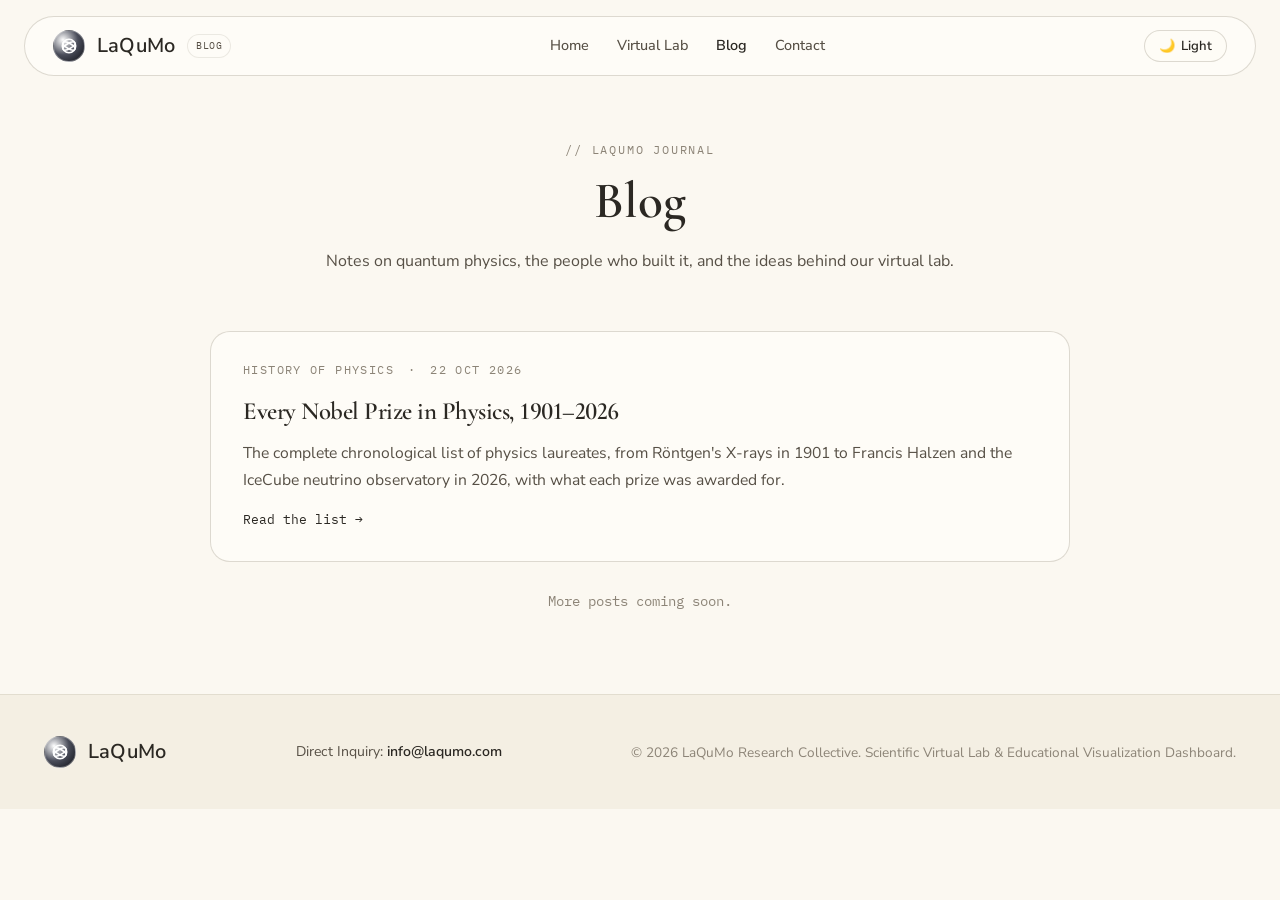
==== blog/index.html @ e9b00ab0 "Add files via upload" ====
<!DOCTYPE html>
<html lang="en">
<head>
  <meta charset="UTF-8">
  <meta name="viewport" content="width=device-width, initial-scale=1.0">
  <title>Blog | LaQuMo</title>
  <meta name="description" content="LaQuMo blog: articles on quantum physics, its history and quantum computing.">
  <script>
    (function() {
      var t = 'light';
      try { t = localStorage.getItem('laqumo_theme') || 'light'; } catch (e) {}
      document.documentElement.setAttribute('data-theme', t);
    })();
  </script>
  <link rel="stylesheet" href="../css/styles.css">
  <link rel="stylesheet" href="../css/blog.css">
  <script src="../js/theme.js" defer></script>
</head>
<body>

  <nav class="navbar" id="navbar">
    <a href="../index.html" class="brand">
      <div class="brand-icon">
        <svg viewBox="0 0 24 24" fill="none" stroke-width="2" stroke-linecap="round" stroke-linejoin="round">
          <circle cx="12" cy="12" r="9"></circle>
          <ellipse cx="12" cy="12" rx="9" ry="3.5" transform="rotate(30 12 12)"></ellipse>
          <ellipse cx="12" cy="12" rx="9" ry="3.5" transform="rotate(-30 12 12)"></ellipse>
        </svg>
      </div>
      <span class="brand-text">LaQuMo</span>
      <span class="brand-tag">BLOG</span>
    </a>

    <ul class="nav-links">
      <li><a href="../index.html">Home</a></li>
      <li><a href="../lab.html">Virtual Lab</a></li>
      <li><a href="index.html" class="active">Blog</a></li>
      <li><a href="../index.html#contact">Contact</a></li>
    </ul>

    <div class="nav-actions">
      <button class="theme-toggle-btn" id="theme-toggle" title="Toggle Light/Dark Theme">
        <span class="theme-icon sun-icon">☀️</span>
        <span class="theme-icon moon-icon">🌙</span>
        <span class="theme-text">Light</span>
      </button>
    </div>
  </nav>

  <main class="container blog-main">
    <header class="blog-header">
      <span class="section-tag">// LAQUMO JOURNAL</span>
      <h1 class="section-title">Blog</h1>
      <p class="section-desc">
        Notes on quantum physics, the people who built it, and the ideas behind our virtual lab.
      </p>
    </header>

    <div class="post-list">
      <a class="post-card" href="nobel-prize-physics.html">
        <div class="post-meta">
          <span>History of Physics</span>
          <span>·</span>
          <time datetime="2026-10-22">22 Oct 2026</time>
        </div>
        <h2>Every Nobel Prize in Physics, 1901–2026</h2>
        <p>
          The complete chronological list of physics laureates, from Röntgen's X-rays in 1901 to Francis Halzen and
          the IceCube neutrino observatory in 2026, with what each prize was awarded for.
        </p>
        <span class="read-more">Read the list →</span>
      </a>
    </div>

    <p class="post-list-note">More posts coming soon.</p>
  </main>

  <footer class="footer">
    <div class="container footer-inner">
      <div class="brand">
        <div class="brand-icon">
          <svg viewBox="0 0 24 24" fill="none" stroke-width="2" stroke-linecap="round" stroke-linejoin="round">
            <circle cx="12" cy="12" r="9"></circle>
            <ellipse cx="12" cy="12" rx="9" ry="3.5" transform="rotate(30 12 12)"></ellipse>
            <ellipse cx="12" cy="12" rx="9" ry="3.5" transform="rotate(-30 12 12)"></ellipse>
          </svg>
        </div>
        <span class="brand-text">LaQuMo</span>
      </div>
      <div style="font-size:0.88rem; color:var(--text-secondary);">
        Direct Inquiry: <a href="mailto:info@laqumo.com" style="color:var(--accent-white); text-decoration:none; font-weight:600;">info@laqumo.com</a>
      </div>
      <div class="footer-copy">
        &copy; 2026 LaQuMo Research Collective. Scientific Virtual Lab &amp; Educational Visualization Dashboard.
      </div>
    </div>
  </footer>
</body>
</html>
---- css/styles.css ----
/* 
  LaQuMo (Large Quantum Model) v3.0 - Scientific Monochromatic Grayscale Dark Theme 
  Palette: Pitch Black (#040406), Obsidian (#090a0f), Pure White (#ffffff), Platinum Silver (#d1d5e6), Charcoal, Glassmorphism
*/

@import url('https://fonts.googleapis.com/css2?family=Cormorant+Garamond:wght@400;500;600;700&family=Nunito+Sans:opsz,wght@6..12,300;6..12,400;6..12,500;6..12,600;6..12,700&family=IBM+Plex+Mono:wght@400;500;600&display=swap');

:root {
  /* SOFT IVORY LIGHT MODE (warm, low-glare) */
  --bg-pitch: #FBF8F1;            /* Ivory page background */
  --bg-obsidian: #F4EFE3;         /* Deeper ivory accent surface */
  --bg-card: rgba(254, 252, 247, 0.94); /* Ivory card surface */
  --bg-card-hover: #FFFDF8;
  --bg-glass-input: #FFFDF8;      /* Ivory input background */

  --border-subtle: rgba(74, 60, 36, 0.10);
  --border-medium: rgba(74, 60, 36, 0.18);
  --border-focus: rgba(74, 60, 36, 0.45);

  --text-primary: #2B2823;        /* Warm charcoal instead of pure black */
  --text-secondary: #575046;      /* Soft umber grey */
  --text-muted: #8C8477;

  --accent-white: #2B2823;        /* Warm charcoal accents */
  --accent-silver: #6B6356;
  --accent-glow: rgba(74, 60, 36, 0.06);
  --accent-glow-intense: rgba(74, 60, 36, 0.14);

  --font-sans: 'Nunito Sans', -apple-system, BlinkMacSystemFont, 'Segoe UI', sans-serif;
  --font-display: 'Cormorant Garamond', Georgia, 'Times New Roman', serif;
  --font-mono: 'IBM Plex Mono', Consolas, monospace;

  --backdrop-blur: blur(18px);
  --radius-sm: 8px;
  --radius-md: 14px;
  --radius-lg: 20px;
  --radius-full: 9999px;
  --transition-fast: 0.2s cubic-bezier(0.16, 1, 0.3, 1);
  --transition-normal: 0.35s cubic-bezier(0.16, 1, 0.3, 1);
}

[data-theme="dark"] {
  /* DARK OBSIDIAN MODE (The Exact Inverse / Negative) */
  --bg-pitch: #040406;            /* Pitch Black Background */
  --bg-obsidian: #090a0f;         /* Deep Space Obsidian Accent Surface */
  --bg-card: rgba(10, 12, 18, 0.85); /* Dark Glass Card Surface */
  --bg-card-hover: rgba(20, 24, 36, 0.9);
  --bg-glass-input: rgba(15, 17, 24, 0.85);
  
  --border-subtle: rgba(255, 255, 255, 0.08);
  --border-medium: rgba(255, 255, 255, 0.18);
  --border-focus: rgba(255, 255, 255, 0.4);

  --text-primary: #EEECE6;         /* Soft off-white text (less glare) */
  --text-secondary: #9aa0b4;       /* Silver Gray */
  --text-muted: #5e6478;

  --accent-white: #EEECE6;         /* Soft off-white accents */
  --accent-silver: #d1d5e6;        /* Platinum Silver Highlight */
  --accent-glow: rgba(255, 255, 255, 0.12);
  --accent-glow-intense: rgba(255, 255, 255, 0.28);
}

/* MathJax LaTeX Notation Color Inheritance */
mjx-container, .mjx-chtml, .mjx-math, .math-block, .arch-math, #dynamic-state-latex {
  color: var(--text-primary) !important;
  fill: var(--text-primary) !important;
}

mjx-container svg {
  fill: var(--text-primary) !important;
  color: var(--text-primary) !important;
}

* {
  box-sizing: border-box;
  margin: 0;
  padding: 0;
}

html {
  scroll-behavior: smooth;
  color-scheme: light;
}

[data-theme="dark"] {
  color-scheme: dark;
}

body {
  background-color: var(--bg-pitch);
  color: var(--text-primary);
  font-family: var(--font-sans);
  line-height: 1.7;
  overflow-x: hidden;
  -webkit-font-smoothing: antialiased;
  -moz-osx-font-smoothing: grayscale;
  text-rendering: optimizeLegibility;
  position: relative;
  min-height: 100vh;
}

/* Background Canvas */
#quantum-canvas {
  position: fixed;
  top: 0;
  left: 0;
  width: 100vw;
  height: 100vh;
  z-index: -1;
  pointer-events: none;
}

/* Vignette overlay */
.vignette-overlay {
  position: fixed;
  top: 0;
  left: 0;
  width: 100%;
  height: 100%;
  background: radial-gradient(circle at 50% 50%, rgba(251, 248, 241, 0.1) 0%, rgba(244, 239, 227, 0.55) 100%);
  pointer-events: none;
  z-index: -1;
  transition: background var(--transition-normal);
}

[data-theme="dark"] .vignette-overlay {
  background: radial-gradient(circle at 50% 50%, rgba(4, 4, 6, 0.2) 0%, rgba(4, 4, 6, 0.88) 100%);
}

/* Container */
.container {
  max-width: 1240px;
  margin: 0 auto;
  padding: 0 24px;
}

/* Navigation */
.navbar {
  position: fixed;
  top: 16px;
  left: 50%;
  transform: translateX(-50%);
  width: calc(100% - 48px);
  max-width: 1240px;
  z-index: 100;
  background: var(--bg-card);
  backdrop-filter: var(--backdrop-blur);
  -webkit-backdrop-filter: var(--backdrop-blur);
  border: 1px solid var(--border-medium);
  border-radius: var(--radius-full);
  padding: 12px 28px;
  display: flex;
  justify-content: space-between;
  align-items: center;
  transition: border-color var(--transition-fast), box-shadow var(--transition-fast), background var(--transition-fast);
}

.navbar:hover {
  border-color: var(--border-medium);
  box-shadow: 0 0 20px rgba(255, 255, 255, 0.08);
}

.brand {
  display: flex;
  align-items: center;
  gap: 12px;
  text-decoration: none;
  color: var(--text-primary);
}

.brand-icon {
  width: 32px;
  height: 32px;
  border-radius: 50%;
  background: radial-gradient(circle at 30% 30%, #ffffff 0%, #4a4d5a 50%, #0d0e14 100%);
  border: 1px solid rgba(255, 255, 255, 0.3);
  box-shadow: 0 0 15px rgba(255, 255, 255, 0.15);
  display: flex;
  align-items: center;
  justify-content: center;
}

.brand-icon svg {
  width: 18px;
  height: 18px;
  stroke: #ffffff;
}

.brand-text {
  font-family: var(--font-display);
  font-weight: 700;
  font-size: 1.25rem;
  letter-spacing: -0.02em;
  color: var(--accent-white);
}

.brand-tag {
  font-family: var(--font-mono);
  font-size: 0.65rem;
  padding: 2px 8px;
  border-radius: 12px;
  background: rgba(255, 255, 255, 0.08);
  border: 1px solid var(--border-subtle);
  color: var(--text-secondary);
  text-transform: uppercase;
  letter-spacing: 0.05em;
}

.nav-links {
  display: flex;
  gap: 28px;
  list-style: none;
}

.nav-links a {
  color: var(--text-secondary);
  text-decoration: none;
  font-size: 0.9rem;
  font-weight: 500;
  transition: color var(--transition-fast);
}

.nav-links a:hover {
  color: var(--accent-white);
}

.nav-actions {
  display: flex;
  gap: 12px;
  align-items: center;
}

.btn {
  display: inline-flex;
  align-items: center;
  justify-content: center;
  gap: 8px;
  padding: 10px 20px;
  font-size: 0.88rem;
  font-weight: 600;
  border-radius: var(--radius-full);
  text-decoration: none;
  cursor: pointer;
  transition: all var(--transition-fast);
  border: 1px solid transparent;
  font-family: var(--font-sans);
}

.btn-primary {
  background: #ffffff;
  color: #040406;
  border-color: #ffffff;
  box-shadow: 0 0 20px rgba(255, 255, 255, 0.2);
  font-weight: 700;
}

.btn-primary:hover {
  background: #e2e4ed;
  box-shadow: 0 0 30px rgba(255, 255, 255, 0.35);
  transform: translateY(-1px);
}

.btn-outline {
  background: rgba(255, 255, 255, 0.04);
  color: var(--text-primary);
  border-color: var(--border-medium);
  backdrop-filter: var(--backdrop-blur);
}

.btn-outline:hover {
  background: rgba(255, 255, 255, 0.1);
  border-color: rgba(255, 255, 255, 0.4);
  color: var(--accent-white);
}

.btn-sm {
  padding: 6px 14px;
  font-size: 0.8rem;
}

/* Hero Section */
.hero {
  padding: 180px 0 100px;
  text-align: center;
  position: relative;
}

/* Theme Switcher Toggle Button */
.theme-toggle-btn {
  display: inline-flex;
  align-items: center;
  gap: 6px;
  background: var(--bg-card);
  border: 1px solid var(--border-medium);
  color: var(--text-primary);
  font-family: var(--font-display);
  font-size: 0.82rem;
  font-weight: 600;
  padding: 6px 14px;
  border-radius: var(--radius-full);
  cursor: pointer;
  backdrop-filter: var(--backdrop-blur);
  transition: all var(--transition-fast);
}

.theme-toggle-btn:hover {
  background: var(--bg-card-hover);
  border-color: var(--border-focus);
  transform: translateY(-1px);
  box-shadow: 0 4px 14px var(--accent-glow);
}

[data-theme="dark"] .sun-icon { display: inline-block; }
[data-theme="dark"] .moon-icon { display: none; }

html:not([data-theme="dark"]) .sun-icon { display: none; }
html:not([data-theme="dark"]) .moon-icon { display: inline-block; }

.hero-badge {
  display: inline-flex;
  align-items: center;
  gap: 10px;
  padding: 6px 18px;
  border-radius: var(--radius-full);
  background: rgba(255, 255, 255, 0.04);
  border: 1px solid var(--border-medium);
  backdrop-filter: var(--backdrop-blur);
  font-size: 0.82rem;
  color: var(--text-secondary);
  margin-bottom: 28px;
  letter-spacing: 0.03em;
}

.badge-dot {
  width: 7px;
  height: 7px;
  border-radius: 50%;
  background: #ffffff;
  box-shadow: 0 0 8px #ffffff;
  animation: pulse-glow 2s infinite ease-in-out;
}

@keyframes pulse-glow {
  0%, 100% { opacity: 0.4; transform: scale(0.9); }
  50% { opacity: 1; transform: scale(1.3); }
}

.btn-blink-icon {
  display: inline-flex;
  align-items: center;
  justify-content: center;
  font-size: 1.15rem;
  font-weight: 700;
  color: #ffffff;
  margin-right: 6px;
  line-height: 1;
  text-shadow: 0 0 8px #ffffff;
  animation: pulse-glow 2s infinite ease-in-out;
}

@keyframes border-glow-pulse {
  0%, 100% {
    border-color: rgba(255, 255, 255, 0.25);
    box-shadow: 0 0 8px rgba(255, 255, 255, 0.1);
  }
  50% {
    border-color: rgba(255, 255, 255, 0.95);
    box-shadow: 0 0 24px rgba(255, 255, 255, 0.5), inset 0 0 12px rgba(255, 255, 255, 0.15);
  }
}

.btn-glowing-edges {
  animation: border-glow-pulse 2.5s infinite ease-in-out;
  padding: 12px 28px;
  font-size: 0.95rem;
  font-weight: 600;
}

.hero-title {
  font-family: var(--font-display);
  font-size: clamp(2.8rem, 5.5vw, 4.8rem);
  font-weight: 700;
  line-height: 1.1;
  letter-spacing: -0.03em;
  margin-bottom: 24px;
  color: var(--text-primary);
  background: none;
  -webkit-background-clip: unset;
  -webkit-text-fill-color: var(--text-primary);
}

.hero-subtitle {
  font-size: clamp(1.05rem, 1.8vw, 1.25rem);
  color: var(--text-secondary);
  max-width: 740px;
  margin: 0 auto 40px;
  font-weight: 400;
}

.math-block {
  background: var(--bg-card);
  border: 1px solid var(--border-medium);
  border-radius: var(--radius-md);
  padding: 16px 24px;
  display: inline-block;
  backdrop-filter: var(--backdrop-blur);
  box-shadow: 0 8px 30px var(--accent-glow);
  font-size: 1.05rem;
  color: var(--text-primary);
}

.hero-cta {
  display: flex;
  justify-content: center;
  gap: 16px;
  margin-bottom: 60px;
  flex-wrap: wrap;
}

/* Quick Metrics Row */
.hero-stats {
  display: grid;
  grid-template-columns: repeat(auto-fit, minmax(220px, 1fr));
  gap: 20px;
  margin-top: 40px;
}

.stat-card {
  background: var(--bg-card);
  border: 1px solid var(--border-subtle);
  backdrop-filter: var(--backdrop-blur);
  border-radius: var(--radius-md);
  padding: 24px;
  text-align: left;
  transition: all var(--transition-fast);
}

.stat-card:hover {
  border-color: var(--border-medium);
  background: var(--bg-card-hover);
  transform: translateY(-2px);
}

.stat-val {
  font-family: var(--font-display);
  font-size: 2.2rem;
  font-weight: 700;
  color: var(--accent-white);
  letter-spacing: -0.02em;
}

.stat-lbl {
  font-size: 0.85rem;
  color: var(--text-secondary);
  margin-top: 4px;
}

/* Section Common */
.section {
  padding: 100px 0;
  border-top: 1px solid var(--border-subtle);
}

.section-header {
  text-align: center;
  max-width: 680px;
  margin: 0 auto 60px;
}

.section-tag {
  font-family: var(--font-mono);
  font-size: 0.75rem;
  color: var(--text-muted);
  text-transform: uppercase;
  letter-spacing: 0.15em;
  margin-bottom: 12px;
  display: block;
}

.section-title {
  font-family: var(--font-display);
  font-size: clamp(2rem, 3.5vw, 2.8rem);
  font-weight: 700;
  letter-spacing: -0.02em;
  color: var(--text-primary);
  margin-bottom: 16px;
}

.section-desc {
  font-size: 1rem;
  color: var(--text-secondary);
}

/* Simulator Container */
.simulator-wrapper {
  background: var(--bg-card);
  border: 1px solid var(--border-medium);
  border-radius: var(--radius-lg);
  backdrop-filter: var(--backdrop-blur);
  padding: 36px;
  box-shadow: 0 10px 40px var(--accent-glow);
}

.sim-grid {
  display: grid;
  grid-template-columns: 340px 1fr;
  gap: 36px;
}

@media (max-width: 900px) {
  .sim-grid {
    grid-template-columns: 1fr;
  }
}

.sim-controls {
  display: flex;
  flex-direction: column;
  gap: 24px;
}

/* Virtual Lab Tab Section Visibility Rules */
.lab-content-section {
  display: none;
}
.lab-content-section.active {
  display: block;
}

.control-group {
  display: flex;
  flex-direction: column;
  gap: 8px;
}

.control-group label {
  font-size: 0.88rem;
  font-weight: 600;
  color: var(--text-primary);
  display: flex;
  justify-content: space-between;
}

.control-group label span {
  font-family: var(--font-mono);
  color: var(--text-primary);
  font-weight: 700;
}

.slider-input {
  -webkit-appearance: none;
  appearance: none;
  width: 100%;
  height: 6px;
  border-radius: 3px;
  background: var(--border-medium);
  outline: none;
}

.slider-input::-webkit-slider-thumb {
  -webkit-appearance: none;
  appearance: none;
  width: 18px;
  height: 18px;
  border-radius: 50%;
  background: var(--text-primary);
  cursor: pointer;
  box-shadow: 0 0 10px var(--accent-glow-intense);
  transition: transform var(--transition-fast);
}

.slider-input::-webkit-slider-thumb:hover {
  transform: scale(1.2);
}

.sim-view {
  background: var(--bg-obsidian);
  border: 1px solid var(--border-medium);
  border-radius: var(--radius-md);
  padding: 24px;
  display: flex;
  flex-direction: column;
  gap: 20px;
  position: relative;
}

.sim-canvas-container {
  height: 280px;
  position: relative;
  width: 100%;
}

#bloch-canvas {
  width: 100%;
  height: 100%;
  border-radius: var(--radius-sm);
}

/* State Output Grid */
.state-amplitudes {
  display: grid;
  grid-template-columns: repeat(4, 1fr);
  gap: 12px;
}

.amplitude-box {
  background: var(--bg-card);
  border: 1px solid var(--border-medium);
  border-radius: var(--radius-sm);
  padding: 12px;
  text-align: center;
}

.amp-state {
  font-family: var(--font-mono);
  font-size: 0.75rem;
  color: var(--text-secondary);
  font-weight: 600;
}

.amp-val {
  font-family: var(--font-mono);
  font-size: 1.1rem;
  font-weight: 700;
  color: var(--text-primary);
  margin-top: 4px;
}

.amp-bar-bg {
  height: 4px;
  background: var(--border-medium);
  border-radius: 2px;
  margin-top: 8px;
  overflow: hidden;
}

.amp-bar-fill {
  height: 100%;
  background: #ffffff;
  border-radius: 2px;
  transition: width 0.3s ease;
}

/* Live Prompt Simulator Section */
.prompt-simulator-container {
  background: rgba(10, 12, 18, 0.85);
  border: 1px solid var(--border-medium);
  border-radius: var(--radius-lg);
  backdrop-filter: var(--backdrop-blur);
  padding: 32px;
  box-shadow: 0 20px 60px rgba(0, 0, 0, 0.8);
}

.prompt-presets {
  display: flex;
  align-items: center;
  gap: 12px;
  margin-bottom: 24px;
  flex-wrap: wrap;
}

.preset-label {
  font-family: var(--font-mono);
  font-size: 0.8rem;
  color: var(--text-muted);
}

.btn-preset {
  background: rgba(255, 255, 255, 0.04);
  border: 1px solid var(--border-subtle);
  border-radius: var(--radius-full);
  color: var(--text-secondary);
  font-size: 0.82rem;
  padding: 6px 14px;
  cursor: pointer;
  transition: all var(--transition-fast);
}

.btn-preset:hover {
  background: rgba(255, 255, 255, 0.1);
  border-color: var(--border-medium);
  color: var(--accent-white);
}

/* Terminal Component */
.terminal-window {
  background: #050609;
  border: 1px solid var(--border-medium);
  border-radius: var(--radius-md);
  overflow: hidden;
  box-shadow: 0 15px 40px rgba(0, 0, 0, 0.9);
}

.terminal-header {
  background: rgba(14, 17, 26, 0.9);
  padding: 12px 20px;
  display: flex;
  justify-content: space-between;
  align-items: center;
  border-bottom: 1px solid var(--border-subtle);
}

.terminal-dots {
  display: flex;
  gap: 6px;
}

.terminal-dots .dot {
  width: 10px;
  height: 10px;
  border-radius: 50%;
  background: rgba(255, 255, 255, 0.2);
}

.terminal-title {
  font-family: var(--font-mono);
  font-size: 0.78rem;
  color: var(--text-muted);
}

.terminal-status {
  display: flex;
  align-items: center;
  gap: 8px;
  font-family: var(--font-mono);
  font-size: 0.75rem;
  color: var(--accent-white);
}

.status-indicator {
  width: 8px;
  height: 8px;
  border-radius: 50%;
  background: #ffffff;
  box-shadow: 0 0 8px #ffffff;
}

.status-indicator.busy {
  background: #d1d5e6;
  box-shadow: 0 0 8px #d1d5e6;
  animation: pulse-glow 0.8s infinite alternate;
}

.terminal-body {
  padding: 20px;
  min-height: 220px;
  max-height: 380px;
  overflow-y: auto;
  font-family: var(--font-mono);
  font-size: 0.85rem;
  display: flex;
  flex-direction: column;
  gap: 10px;
  background: #040508;
}

.terminal-line {
  line-height: 1.6;
}

.terminal-line.log-info { color: var(--text-muted); }
.terminal-line.log-prompt { color: #ffffff; font-weight: bold; }
.terminal-line.log-quantum { color: var(--accent-silver); }
.terminal-line.log-success { color: #ffffff; font-weight: 600; }

.terminal-input-bar {
  display: flex;
  align-items: center;
  background: rgba(12, 15, 24, 0.95);
  padding: 12px 16px;
  gap: 12px;
  border-top: 1px solid var(--border-subtle);
}

.input-prompt {
  font-family: var(--font-mono);
  color: #ffffff;
  font-weight: bold;
}

#prompt-input {
  flex: 1;
  background: transparent;
  border: none;
  outline: none;
  color: var(--text-primary);
  font-family: var(--font-mono);
  font-size: 0.88rem;
}

/* Architecture Section */
.arch-flow {
  display: flex;
  flex-direction: column;
  gap: 16px;
  margin-top: 40px;
}

.arch-layer {
  background: var(--bg-card);
  border: 1px solid var(--border-subtle);
  border-radius: var(--radius-md);
  padding: 24px 32px;
  display: flex;
  align-items: center;
  justify-content: space-between;
  backdrop-filter: var(--backdrop-blur);
  transition: border-color var(--transition-fast), transform var(--transition-fast);
}

.arch-layer:hover {
  border-color: var(--border-medium);
  transform: translateX(4px);
}

.arch-left {
  display: flex;
  align-items: center;
  gap: 20px;
}

.arch-num {
  font-family: var(--font-mono);
  font-size: 1rem;
  font-weight: 700;
  color: var(--text-muted);
  width: 36px;
  height: 36px;
  border-radius: 50%;
  border: 1px solid var(--border-subtle);
  background: rgba(255, 255, 255, 0.04);
  display: flex;
  align-items: center;
  justify-content: center;
}

.arch-info h4 {
  font-family: var(--font-display);
  font-size: 1.1rem;
  font-weight: 600;
}

.arch-info p {
  font-size: 0.85rem;
  color: var(--text-secondary);
}

.arch-math {
  font-family: var(--font-mono);
  font-size: 0.88rem;
  color: var(--text-primary) !important;
  background: var(--bg-card) !important;
  padding: 10px 20px !important;
  border-radius: var(--radius-md) !important;
  border: 1px solid var(--border-medium) !important;
  box-shadow: 0 4px 14px var(--accent-glow) !important;
  backdrop-filter: var(--backdrop-blur);
}

/* Benchmark Comparison Table */
.bench-table-container {
  overflow-x: auto;
  background: var(--bg-card);
  border: 1px solid var(--border-subtle);
  border-radius: var(--radius-lg);
  backdrop-filter: var(--backdrop-blur);
}

.bench-table {
  width: 100%;
  border-collapse: collapse;
  text-align: left;
  font-size: 0.92rem;
}

.bench-table th, .bench-table td {
  padding: 18px 24px;
  border-bottom: 1px solid var(--border-subtle);
}

.bench-table th {
  font-family: var(--font-mono);
  font-size: 0.8rem;
  color: var(--text-muted);
  text-transform: uppercase;
  letter-spacing: 0.08em;
  background: rgba(0, 0, 0, 0.3);
}

.bench-table tr:last-child td {
  border-bottom: none;
}

.bench-table tr:hover td {
  background: rgba(255, 255, 255, 0.02);
}

.tag-highlight {
  display: inline-block;
  padding: 4px 10px;
  border-radius: var(--radius-sm);
  background: rgba(255, 255, 255, 0.08);
  border: 1px solid var(--border-medium);
  color: var(--accent-white);
  font-family: var(--font-mono);
  font-size: 0.82rem;
  font-weight: 600;
}

/* Code Playground */
.code-window {
  background: #050609;
  border: 1px solid var(--border-medium);
  border-radius: var(--radius-lg);
  overflow: hidden;
  box-shadow: 0 20px 50px rgba(0, 0, 0, 0.8);
}

.code-header {
  background: rgba(15, 18, 28, 0.9);
  padding: 14px 20px;
  display: flex;
  justify-content: space-between;
  align-items: center;
  border-bottom: 1px solid var(--border-subtle);
}

.code-dots {
  display: flex;
  gap: 8px;
}

.code-dot {
  width: 10px;
  height: 10px;
  border-radius: 50%;
  background: rgba(255, 255, 255, 0.15);
}

.code-tabs {
  display: flex;
  gap: 4px;
}

.code-tab {
  background: transparent;
  border: none;
  color: var(--text-muted);
  font-family: var(--font-mono);
  font-size: 0.8rem;
  padding: 6px 14px;
  border-radius: var(--radius-sm);
  cursor: pointer;
  transition: all var(--transition-fast);
}

.code-tab.active, .code-tab:hover {
  color: var(--accent-white);
  background: rgba(255, 255, 255, 0.08);
}

.code-body {
  padding: 24px;
  overflow-x: auto;
}

.code-body pre {
  font-family: var(--font-mono);
  font-size: 0.88rem;
  line-height: 1.7;
  color: var(--text-secondary);
}

.code-keyword { color: #ffffff; font-weight: bold; }
.code-func { color: #d1d5e6; }
.code-str { color: #a0a5b8; }
.code-comment { color: #5e6478; font-style: italic; }

/* Publications Cards */
.pub-card {
  background: var(--bg-card);
  border: 1px solid var(--border-subtle);
  border-radius: var(--radius-lg);
  padding: 28px;
  display: flex;
  flex-direction: column;
  justify-content: space-between;
  backdrop-filter: var(--backdrop-blur);
  transition: border-color var(--transition-fast);
}

.pub-card:hover {
  border-color: var(--border-medium);
}

.pub-meta {
  font-family: var(--font-mono);
  font-size: 0.78rem;
  color: var(--text-muted);
  margin-bottom: 12px;
}

.pub-title {
  font-family: var(--font-display);
  font-size: 1.15rem;
  font-weight: 600;
  margin-bottom: 12px;
  color: var(--text-primary);
}

.pub-abstract {
  font-size: 0.88rem;
  color: var(--text-secondary);
  margin-bottom: 20px;
  line-height: 1.5;
}

/* Simpler Contact Section */
.contact-simple-container {
  max-width: 800px;
  margin: 0 auto;
}

.contact-simple-header {
  text-align: center;
  margin-bottom: 36px;
}

.contact-simple-title {
  font-family: var(--font-display);
  font-size: clamp(2.2rem, 3.8vw, 3rem);
  font-weight: 500;
  letter-spacing: -0.02em;
  color: var(--accent-white);
  margin-bottom: 14px;
}

.contact-simple-subtitle {
  font-size: 1.05rem;
  color: var(--text-secondary);
  max-width: 680px;
  margin: 0 auto;
  line-height: 1.65;
}

.contact-simple-header {
  text-align: center;
  margin-bottom: 28px;
}

.contact-general-block {
  text-align: center;
  margin-bottom: 40px;
}

.contact-general-title {
  font-family: var(--font-display);
  font-size: 1.4rem;
  font-weight: 500;
  color: var(--accent-white);
  margin-bottom: 8px;
}

.contact-general-text {
  font-size: 1rem;
  color: var(--text-secondary);
  margin-bottom: 4px;
}

.contact-box-link {
  color: var(--accent-white);
  text-decoration: underline;
  font-weight: 500;
}

.contact-box-link:hover {
  color: var(--accent-silver);
}


/* Minimalist Form Layout */
.contact-simple-form {
  display: flex;
  flex-direction: column;
  gap: 20px;
}

.form-row-2col {
  display: grid;
  grid-template-columns: 1fr 1fr;
  gap: 20px;
}

@media (max-width: 650px) {
  .form-row-2col {
    grid-template-columns: 1fr;
  }
}

.form-group-simple {
  display: flex;
  flex-direction: column;
  gap: 8px;
  text-align: left;
}

.form-group-simple label {
  font-size: 0.9rem;
  font-weight: 500;
  color: var(--accent-white);
}

.form-input-simple {
  background: var(--bg-glass-input);
  border: 1px solid var(--border-medium);
  border-radius: var(--radius-sm);
  padding: 12px 14px;
  color: var(--text-primary);
  font-family: var(--font-sans);
  font-size: 0.95rem;
  outline: none;
  transition: border-color var(--transition-fast), box-shadow var(--transition-fast);
}

.form-input-simple:focus {
  border-color: var(--border-focus);
  box-shadow: 0 0 12px var(--accent-glow-intense);
}

.form-textarea-simple {
  resize: vertical;
  min-height: 120px;
}

.btn-submit-simple {
  width: 100%;
  background: var(--text-primary);
  color: var(--bg-pitch);
  font-family: var(--font-display);
  font-weight: 700;
  font-size: 0.95rem;
  padding: 14px;
  border: none;
  border-radius: var(--radius-sm);
  cursor: pointer;
  text-transform: uppercase;
  letter-spacing: 0.08em;
  transition: all var(--transition-fast);
  margin-top: 4px;
}

.btn-submit-simple:hover {
  background: #e2e4ed;
  box-shadow: 0 0 25px rgba(255, 255, 255, 0.3);
  transform: translateY(-1px);
}



.form-feedback-simple {
  font-family: var(--font-mono);
  font-size: 0.88rem;
  text-align: center;
  min-height: 20px;
  transition: all var(--transition-fast);
}

.form-feedback-simple.success {
  color: #ffffff;
  padding: 12px;
  border-radius: var(--radius-sm);
  background: rgba(255, 255, 255, 0.08);
  border: 1px solid var(--border-medium);
}

/* Modal Popup */
.modal-backdrop {
  position: fixed;
  top: 0;
  left: 0;
  width: 100vw;
  height: 100vh;
  background: rgba(0, 0, 0, 0.85);
  backdrop-filter: blur(8px);
  z-index: 1000;
  display: flex;
  align-items: center;
  justify-content: center;
  opacity: 0;
  pointer-events: none;
  transition: opacity var(--transition-fast);
}

.modal-backdrop.active {
  opacity: 1;
  pointer-events: auto;
}

.modal-box {
  background: #090b12;
  border: 1px solid var(--border-medium);
  border-radius: var(--radius-lg);
  padding: 32px;
  max-width: 600px;
  width: calc(100% - 40px);
  position: relative;
  box-shadow: 0 25px 60px rgba(0, 0, 0, 0.9);
}

/* Quantum Gate Builder Styling */
.gate-btn {
  background: rgba(255, 255, 255, 0.06);
  color: var(--accent-white);
  border: 1px solid var(--border-medium);
  font-family: var(--font-mono);
  font-weight: 700;
  font-size: 0.88rem;
  width: 36px;
  height: 36px;
  border-radius: 6px;
  cursor: pointer;
  display: inline-flex;
  align-items: center;
  justify-content: center;
  transition: all var(--transition-fast);
}

.gate-btn:hover {
  background: #ffffff;
  color: #040406;
  border-color: #ffffff;
  transform: translateY(-2px);
  box-shadow: 0 0 15px rgba(255, 255, 255, 0.4);
}

.gate-btn:active {
  transform: translateY(0);
}

.wire-gate-badge {
  background: rgba(255, 255, 255, 0.12);
  border: 1px solid var(--accent-white);
  color: var(--accent-white);
  font-family: var(--font-mono);
  font-size: 0.85rem;
  font-weight: bold;
  padding: 6px 12px;
  border-radius: 4px;
  box-shadow: 0 0 10px rgba(255, 255, 255, 0.2);
  animation: gatePop 0.2s cubic-bezier(0.175, 0.885, 0.32, 1.275);
}

/* 2-Qubit Circuit Grid Styling */
.target-wire-btn {
  background: rgba(255, 255, 255, 0.04);
  color: var(--text-secondary);
  border: 1px solid var(--border-subtle);
  font-family: var(--font-mono);
  font-weight: 700;
  font-size: 0.85rem;
  padding: 4px 12px;
  border-radius: 4px;
  cursor: pointer;
  transition: all var(--transition-fast);
}

.target-wire-btn.active, .target-wire-btn:hover {
  background: #ffffff;
  color: #040406;
  border-color: #ffffff;
  box-shadow: 0 0 10px rgba(255, 255, 255, 0.3);
}

.circuit-slot {
  width: 40px;
  height: 40px;
  border-radius: 6px;
  border: 1px dashed var(--border-subtle);
  background: rgba(0, 0, 0, 0.4);
  display: flex;
  align-items: center;
  justify-content: center;
  cursor: pointer;
  transition: all var(--transition-fast);
}

.circuit-slot:hover {
  border-color: var(--accent-white);
  background: rgba(255, 255, 255, 0.08);
}

.slot-placeholder {
  color: var(--text-muted);
  font-size: 0.9rem;
  font-family: var(--font-mono);
}

.cnot-control-dot {
  width: 14px;
  height: 14px;
  border-radius: 50%;
  background: #ffffff;
  box-shadow: 0 0 10px #ffffff;
}

.cnot-target-symbol {
  width: 28px;
  height: 28px;
  border-radius: 50%;
  border: 2px solid #ffffff;
  display: flex;
  align-items: center;
  justify-content: center;
  font-family: var(--font-mono);
  font-weight: bold;
  color: #ffffff;
  font-size: 1.1rem;
  box-shadow: 0 0 12px rgba(255, 255, 255, 0.4);
}

@keyframes gatePop {
  0% { transform: scale(0.6); opacity: 0; }
  100% { transform: scale(1); opacity: 1; }
}

.modal-close {
  position: absolute;
  top: 16px;
  right: 20px;
  background: transparent;
  border: none;
  color: var(--text-muted);
  font-size: 1.6rem;
  cursor: pointer;
  transition: color var(--transition-fast);
}

.modal-close:hover {
  color: var(--accent-white);
}

/* Footer */
.footer {
  border-top: 1px solid var(--border-subtle);
  padding: 40px 0;
  background: #020204;
  margin-top: 80px;
}

.footer-inner {
  display: flex;
  justify-content: space-between;
  align-items: center;
  flex-wrap: wrap;
  gap: 20px;
}

.footer-copy {
  font-size: 0.85rem;
  color: var(--text-muted);
}

/* Mobile GPU Performance & Smooth Scrolling Overrides (width <= 768px) */
@media (max-width: 768px) {
  /* Replace heavy 18px backdrop-filter blur on mobile GPUs for silky 60 FPS scrolling */
  .navbar, .simulator-wrapper, .arch-layer, .circuit-builder-container, .stat-card, .prompt-simulator-container, .math-block, .arch-math {
    backdrop-filter: blur(4px) !important;
    -webkit-backdrop-filter: blur(4px) !important;
  }

  /* Eliminate 300ms mobile touch tap latency */
  button, a, input, select, textarea, .circuit-slot, .gate-btn, .lab-tab-btn, .theme-toggle-btn {
    touch-action: manipulation;
  }

  /* Prevent canvas touch drag from blocking vertical page scroll */
  canvas {
    touch-action: pan-y;
  }
}


/* ==========================================================================
   SOFT TYPOGRAPHY & IVORY REFINEMENTS
   Gentler type rhythm for both themes, plus ivory replacements for surfaces
   that were hard-coded to pure white in light mode.
   ========================================================================== */

/* Serif display headings: lighter weight, open tracking */
h1, h2,
.hero-title, .section-title, .article-title, .contact-simple-title,
.post-card h2, .stat-val, .nobel-stat-val {
  font-family: var(--font-display);
  font-weight: 600;
  letter-spacing: 0;
  font-variant-numeric: lining-nums;
}

.hero-title { line-height: 1.08; }
.section-title, .article-title { line-height: 1.15; }

/* Display numerals & small UI labels read better in the sans */
h3, h4, h5, .nobel-year-num, .arch-num, .brand-text,
.btn, .btn-submit-simple, html .lab-tab-btn, .theme-toggle-btn, label,
.sim-panel-title, .hud-pill, .gate-btn {
  font-family: var(--font-sans);
}

h3, h4, h5 { font-weight: 600; letter-spacing: 0; }
html .lab-tab-btn { font-weight: 500; }
html .lab-tab-btn.active { font-weight: 600; }

.brand-text { font-weight: 600; letter-spacing: 0.01em; }
.stat-val { line-height: 1.15; }
html .nobel-stat-val { font-size: 2.2rem; font-variant-numeric: lining-nums tabular-nums; }
html .stat-val { font-variant-numeric: lining-nums; }
.nobel-year-num { font-weight: 500; }

/* Calmer body copy */
p, li, .section-desc, .hero-subtitle, .article-lede {
  font-weight: 400;
}
.section-desc, .hero-subtitle, .article-lede { line-height: 1.75; }

strong, b { font-weight: 600; }

/* Mono: softer weight */
.section-tag, .brand-tag, .post-meta, code, pre { font-weight: 400; }

/* ---- Light mode: replace hard-coded whites with ivory ---- */
html:not([data-theme="dark"]) body { background-color: var(--bg-pitch); }

html:not([data-theme="dark"]) .sim-grid,
html:not([data-theme="dark"]) .spectrum-box,
html:not([data-theme="dark"]) .matrix-cell {
  background: var(--bg-card);
}

html:not([data-theme="dark"]) .system-props-table td { border-bottom-color: var(--border-subtle); }
html:not([data-theme="dark"]) .sim-slider,
html:not([data-theme="dark"]) input[type="range"] { accent-color: var(--text-primary); }

html:not([data-theme="dark"]) .btn-primary,
html:not([data-theme="dark"]) .lab-tab-btn.active,
html:not([data-theme="dark"]) .era-chip[aria-pressed="true"] {
  background: var(--text-primary);
  border-color: var(--text-primary);
  color: var(--bg-pitch);
  box-shadow: 0 4px 14px rgba(74, 60, 36, 0.14);
}

html:not([data-theme="dark"]) .btn-primary:hover {
  background: #3d3830;
  box-shadow: 0 6px 18px rgba(74, 60, 36, 0.18);
}

html:not([data-theme="dark"]) .btn-outline { background: rgba(254, 252, 247, 0.6); }

html:not([data-theme="dark"]) .badge-dot,
html:not([data-theme="dark"]) .amp-bar-fill { background: var(--text-primary); }

html:not([data-theme="dark"]) .navbar:hover { box-shadow: 0 6px 24px rgba(74, 60, 36, 0.08); }

/* ==========================================================================
   FIXES FOR ALL SCREEN SIZES
   ========================================================================== */

/* Gate buttons: fill their grid cell instead of a fixed 36px box */
.gate-btn-grid .gate-btn { width: auto; height: auto; min-height: 52px; }

/* Grid children may shrink below their content width (prevents overflow) */
.sim-grid > * { min-width: 0; }

/* Light-mode footer: ivory instead of black, so the logo text is readable */
html:not([data-theme="dark"]) .footer { background: var(--bg-obsidian); }

/* ==========================================================================
   MOBILE LAYOUT (phones and small tablets)
   ========================================================================== */
@media (max-width: 760px) {
  /* Navigation: brand + theme toggle on top, links in a swipeable row below */
  .navbar {
    flex-wrap: wrap;
    top: 10px;
    width: calc(100% - 24px);
    border-radius: var(--radius-lg);
    padding: 10px 16px;
    gap: 6px 8px;
  }
  .navbar .brand-tag { display: none; }
  .nav-links {
    order: 3;
    width: 100%;
    gap: 20px;
    overflow-x: auto;
    white-space: nowrap;
    padding: 2px 0 4px;
    scrollbar-width: none;
    -webkit-mask-image: linear-gradient(90deg, #000 85%, transparent);
            mask-image: linear-gradient(90deg, #000 85%, transparent);
  }
  .nav-links::-webkit-scrollbar { display: none; }
  .nav-links a { font-size: 0.92rem; }
  .theme-toggle-btn .theme-text { display: none; }

  .container { padding: 0 16px; }

  /* Hero */
  .hero { padding: 140px 0 64px; }
  .hero-title { font-size: clamp(2.3rem, 10vw, 3rem); }
  .hero-subtitle { font-size: 1rem; }
  .hero-badge { font-size: 0.68rem; }
  .math-block { font-size: 0.85rem; padding: 14px; overflow-x: auto; }
  .hero-stats { grid-template-columns: 1fr 1fr !important; gap: 10px; }
  .stat-card { padding: 16px; }
  .stat-val { font-size: 1.35rem; }
  .stat-lbl { font-size: 0.75rem; }

  /* Sections */
  .section { padding: 64px 0; }
  .section-header { margin-bottom: 36px; }
  .section-title { font-size: 1.9rem; }
  .section-desc { font-size: 0.95rem; }

  /* Simulator (home page) */
  .simulator-wrapper { padding: 16px; }
  .sim-grid { gap: 20px; }
  .sim-view { padding: 14px; }
  .state-amplitudes { grid-template-columns: 1fr 1fr; gap: 8px; }
  #dynamic-state-latex { overflow-x: auto; font-size: 0.8rem; }

  /* Architecture cards: stack text above the equation */
  .arch-layer {
    flex-direction: column;
    align-items: stretch;
    gap: 14px;
    padding: 18px;
  }
  .arch-left { width: 100%; }
  .arch-math {
    max-width: 100%;
    overflow-x: auto;
    font-size: 0.8rem;
  }

  /* Benchmark table scrolls sideways inside its card */
  .bench-table { min-width: 640px; font-size: 0.84rem; }
  .bench-table th, .bench-table td { padding: 12px 14px; }

  /* Virtual Lab */
  .lab-tab-nav { margin-bottom: 18px; }
  html .lab-tab-btn { padding: 8px 14px; font-size: 0.85rem; }
  .sim-grid { padding: 14px; }
  .sim-panel { padding: 16px; }
  .sim-overlay-hud { top: 8px; left: 8px; right: 8px; gap: 6px; }
  .hud-pill { font-size: 0.68rem; padding: 3px 9px; }
  .circuit-grid-board { padding: 18px 12px; overflow-x: auto; }
  .wire-slots-container { width: auto; flex: 1; min-width: 0; margin-left: 8px; }

  /* Contact + footer */
  .contact-simple-title { font-size: 2rem; }
  .footer { padding: 28px 0; margin-top: 40px; }
  .footer-inner { flex-direction: column; align-items: flex-start; gap: 12px; }
}

@media (max-width: 380px) {
  .hero-stats { grid-template-columns: 1fr !important; }
  .state-amplitudes { grid-template-columns: 1fr 1fr; }
}

/* Light mode: "Try Virtual Lab" button and "+" icon were white-on-ivory */
@keyframes border-glow-pulse-light {
  0%, 100% { border-color: rgba(74, 60, 36, 0.25); box-shadow: 0 0 0 rgba(74, 60, 36, 0); }
  50%      { border-color: rgba(74, 60, 36, 0.6);  box-shadow: 0 4px 18px rgba(74, 60, 36, 0.12); }
}
html:not([data-theme="dark"]) .btn-glowing-edges {
  animation-name: border-glow-pulse-light;
  background: var(--bg-card);
  color: var(--text-primary);
}
html:not([data-theme="dark"]) .btn-blink-icon { color: var(--text-primary); text-shadow: none; }
html:not([data-theme="dark"]) .badge-dot { box-shadow: none; }

/* Virtual Lab overlay labels on phones (needs extra specificity over simulations.css) */
@media (max-width: 760px) {
  html .sim-overlay-hud .hud-pill { font-size: 0.66rem; padding: 3px 8px; line-height: 1.4; max-width: 48%; }
  html .sim-overlay-hud .hud-pill:first-child { display: none; } /* "Drag canvas to rotate" hint */
}
---- css/blog.css ----
/* ==========================================================================
   LAQUMO BLOG (css/blog.css)
   Loaded after styles.css on blog pages. Uses the site's theme tokens.
   ========================================================================== */

.blog-main {
  padding-top: 140px;
}

.nav-links a.active {
  color: var(--accent-white);
  font-weight: 600;
}

/* ---------- Blog index ---------- */
.blog-header {
  text-align: center;
  max-width: 720px;
  margin: 0 auto 56px;
}

.blog-header .section-title {
  font-size: clamp(2.2rem, 4.5vw, 3.2rem);
}

.post-list {
  display: grid;
  gap: 20px;
  max-width: 860px;
  margin: 0 auto;
}

.post-card {
  display: block;
  text-decoration: none;
  color: inherit;
  background: var(--bg-card);
  border: 1px solid var(--border-medium);
  border-radius: var(--radius-lg);
  padding: 28px 32px;
  backdrop-filter: var(--backdrop-blur);
  -webkit-backdrop-filter: var(--backdrop-blur);
  transition: border-color var(--transition-fast), transform var(--transition-fast), box-shadow var(--transition-fast);
}

.post-card:hover {
  border-color: var(--border-focus);
  transform: translateY(-2px);
  box-shadow: 0 10px 40px var(--accent-glow);
}

.post-meta {
  font-family: var(--font-mono);
  font-size: 0.72rem;
  letter-spacing: 0.12em;
  text-transform: uppercase;
  color: var(--text-muted);
  display: flex;
  flex-wrap: wrap;
  gap: 6px 14px;
}

.post-card h2 {
  font-family: var(--font-display);
  font-size: 1.55rem;
  letter-spacing: -0.02em;
  margin: 10px 0 8px;
  color: var(--text-primary);
}

.post-card p {
  color: var(--text-secondary);
  font-size: 0.98rem;
}

.post-card .read-more {
  display: inline-block;
  margin-top: 16px;
  font-family: var(--font-mono);
  font-size: 0.8rem;
  color: var(--accent-white);
}

.post-list-note {
  text-align: center;
  color: var(--text-muted);
  font-size: 0.88rem;
  margin-top: 28px;
  font-family: var(--font-mono);
}

/* ---------- Article ---------- */
.article {
  max-width: 860px;
  margin: 0 auto;
}

.article-back {
  font-family: var(--font-mono);
  font-size: 0.8rem;
  color: var(--text-secondary);
  text-decoration: none;
}

.article-back:hover { color: var(--accent-white); }

.article-head {
  margin: 24px 0 40px;
}

.article-title {
  font-family: var(--font-display);
  font-size: clamp(2.1rem, 5vw, 3.4rem);
  line-height: 1.1;
  letter-spacing: -0.03em;
  margin: 14px 0 18px;
  color: var(--text-primary);
}

.article-lede {
  font-size: 1.15rem;
  color: var(--text-secondary);
  max-width: 68ch;
}

.article-body p {
  color: var(--text-secondary);
  margin-bottom: 16px;
  max-width: 70ch;
}

.article-body strong { color: var(--text-primary); }

/* Stats */
.nobel-stats {
  display: grid;
  grid-template-columns: repeat(4, 1fr);
  gap: 14px;
  margin: 36px 0;
}

.nobel-stat {
  background: var(--bg-card);
  border: 1px solid var(--border-medium);
  border-radius: var(--radius-md);
  padding: 18px 20px;
}

.nobel-stat-val {
  font-family: var(--font-display);
  font-size: 1.9rem;
  font-weight: 700;
  color: var(--text-primary);
  line-height: 1.1;
  font-variant-numeric: tabular-nums;
}

.nobel-stat-lbl {
  font-size: 0.8rem;
  color: var(--text-muted);
  margin-top: 4px;
}

/* Controls */
.nobel-controls {
  position: sticky;
  top: 88px;
  z-index: 20;
  display: flex;
  flex-wrap: wrap;
  gap: 10px;
  align-items: center;
  background: var(--bg-pitch);
  border: 1px solid var(--border-medium);
  border-radius: var(--radius-md);
  padding: 12px;
  box-shadow: 0 8px 24px var(--accent-glow);
  margin-bottom: 28px;
  backdrop-filter: var(--backdrop-blur);
  -webkit-backdrop-filter: var(--backdrop-blur);
}

.nobel-search {
  flex: 1 1 220px;
  min-width: 0;
  background: var(--bg-glass-input);
  border: 1px solid var(--border-medium);
  border-radius: var(--radius-sm);
  color: var(--text-primary);
  font: inherit;
  font-size: 0.92rem;
  padding: 9px 12px;
}

.nobel-search:focus {
  outline: none;
  border-color: var(--border-focus);
}

.era-chips {
  display: flex;
  flex-wrap: wrap;
  gap: 6px;
}

.era-chip {
  font-family: var(--font-mono);
  font-size: 0.74rem;
  padding: 7px 11px;
  border-radius: var(--radius-full);
  border: 1px solid var(--border-medium);
  background: transparent;
  color: var(--text-secondary);
  cursor: pointer;
  transition: all var(--transition-fast);
}

.era-chip:hover { color: var(--text-primary); border-color: var(--border-focus); }

.era-chip[aria-pressed="true"] {
  background: var(--accent-white);
  border-color: var(--accent-white);
  color: var(--bg-pitch);
}

.nobel-count {
  font-family: var(--font-mono);
  font-size: 0.76rem;
  color: var(--text-muted);
  margin-bottom: 12px;
}

/* Timeline */
.nobel-decade {
  margin-bottom: 8px;
}

.nobel-decade-title {
  font-family: var(--font-mono);
  font-size: 0.78rem;
  letter-spacing: 0.15em;
  text-transform: uppercase;
  color: var(--text-muted);
  padding: 22px 0 10px;
  border-bottom: 1px solid var(--border-subtle);
}

.nobel-year {
  display: grid;
  grid-template-columns: 88px 1fr;
  gap: 20px;
  padding: 18px 0;
  border-bottom: 1px solid var(--border-subtle);
  scroll-margin-top: 170px;
}

.nobel-year-num {
  font-family: var(--font-display);
  font-size: 1.5rem;
  font-weight: 700;
  color: var(--text-primary);
  line-height: 1.2;
  font-variant-numeric: tabular-nums;
}

.nobel-award + .nobel-award {
  margin-top: 12px;
  padding-top: 12px;
  border-top: 1px dashed var(--border-subtle);
}

.nobel-names {
  font-weight: 600;
  color: var(--text-primary);
  font-size: 1.02rem;
}

.nobel-names .woman {
  text-decoration: underline;
  text-decoration-thickness: 1px;
  text-underline-offset: 3px;
}

.nobel-why {
  color: var(--text-secondary);
  font-size: 0.93rem;
  margin-top: 2px;
}

.nobel-year.is-none .nobel-year-num,
.nobel-year.is-none .nobel-why {
  color: var(--text-muted);
}

.nobel-year.is-none .nobel-why { font-style: italic; }

.nobel-year.is-latest {
  background: var(--accent-glow);
  border-radius: var(--radius-sm);
  padding-left: 12px;
  padding-right: 12px;
  margin: 0 -12px;
}

.nobel-badge {
  display: inline-block;
  font-family: var(--font-mono);
  font-size: 0.66rem;
  letter-spacing: 0.08em;
  text-transform: uppercase;
  padding: 2px 8px;
  margin-left: 8px;
  border-radius: var(--radius-full);
  border: 1px solid var(--border-medium);
  color: var(--text-secondary);
  vertical-align: middle;
}

mark {
  background: var(--accent-glow-intense);
  color: inherit;
  border-radius: 2px;
}

.nobel-empty {
  text-align: center;
  color: var(--text-muted);
  padding: 40px 0;
}

.article-notes {
  margin-top: 40px;
  padding: 22px 24px;
  border: 1px solid var(--border-subtle);
  border-radius: var(--radius-md);
  font-size: 0.88rem;
  color: var(--text-secondary);
}

.article-notes h3 {
  font-family: var(--font-mono);
  font-size: 0.76rem;
  letter-spacing: 0.12em;
  text-transform: uppercase;
  color: var(--text-muted);
  margin-bottom: 10px;
}

.article-notes ul { padding-left: 18px; }
.article-notes li { margin-bottom: 6px; }
.article-notes a { color: var(--accent-white); }

/* ---------- Responsive ---------- */
@media (max-width: 900px) {
  .nobel-stats { grid-template-columns: repeat(2, 1fr); }
}

@media (max-width: 760px) {
  .navbar {
    flex-wrap: wrap;
    border-radius: var(--radius-lg);
    padding: 10px 16px;
    gap: 8px;
    width: calc(100% - 32px);
  }
  .navbar .brand-tag { display: none; }
  .nav-links {
    order: 3;
    width: 100%;
    gap: 18px;
    overflow-x: auto;
    white-space: nowrap;
    padding-bottom: 2px;
  }
  .blog-main { padding-top: 150px; }
  .container { padding: 0 16px; }
  .nobel-controls { position: static; }
  .nobel-year { grid-template-columns: 1fr; gap: 6px; scroll-margin-top: 220px; }
  .nobel-year-num { font-size: 1.25rem; }
  .post-card { padding: 22px 20px; }
}
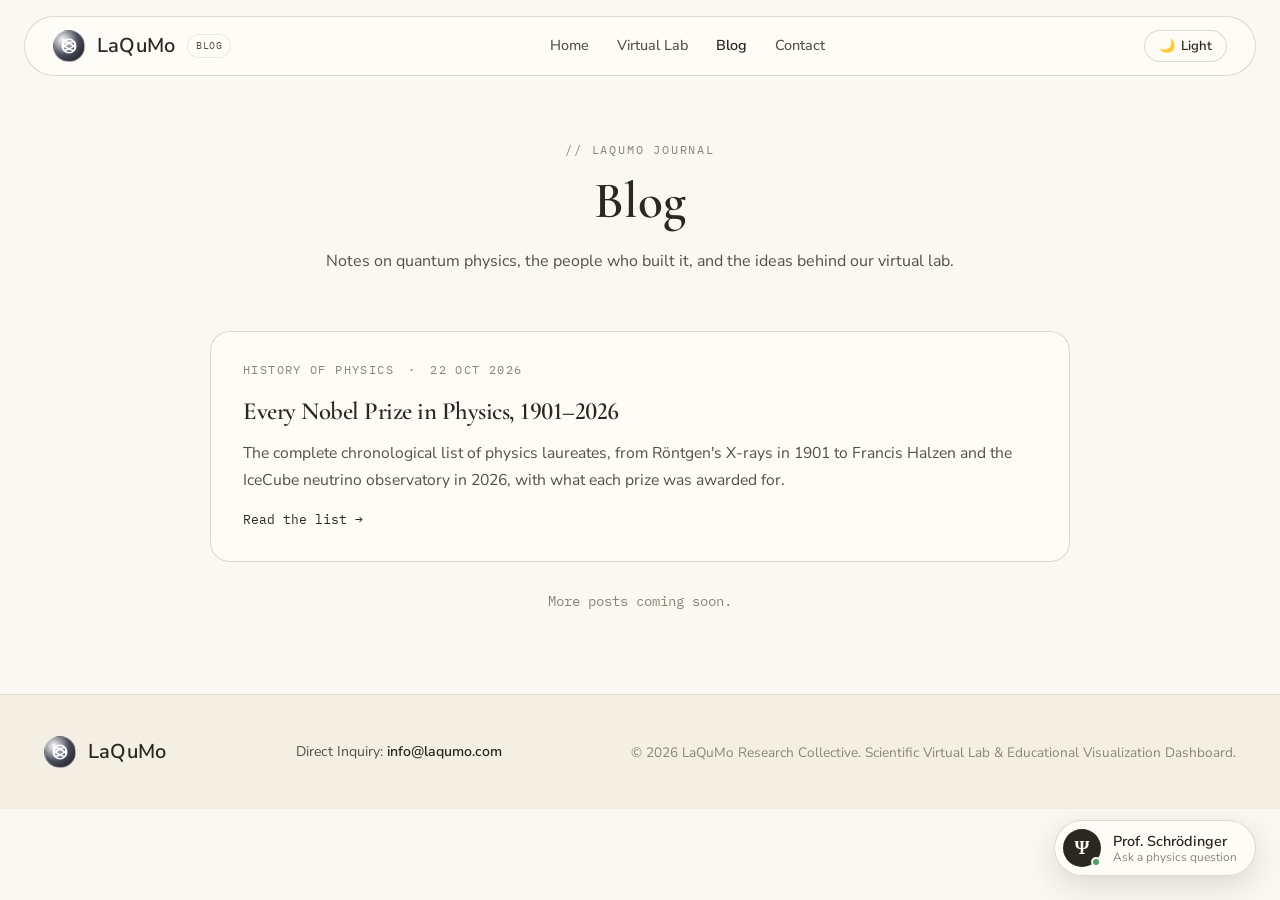
==== commit 9d92d9ad: "Add files via upload Add blog, ivory theme, mobile fixes, AI chatbot" ====
--- a/blog/index.html
+++ b/blog/index.html
@@ -14,6 +14,7 @@
   </script>
   <link rel="stylesheet" href="../css/styles.css">
   <link rel="stylesheet" href="../css/blog.css">
+  <link rel="stylesheet" href="../css/schrodinger-bot.css">
   <script src="../js/theme.js" defer></script>
 </head>
 <body>
@@ -95,5 +96,6 @@
       </div>
     </div>
   </footer>
+  <script src="../js/schrodinger-bot.js"></script>
 </body>
 </html>
--- a/css/schrodinger-bot.css
+++ b/css/schrodinger-bot.css
@@ -0,0 +1,247 @@
+/* ==========================================================================
+   PROF. SCHRÖDINGER CHAT WIDGET (css/schrodinger-bot.css)
+   Uses the site's theme tokens, so it is ivory in light mode, dark in dark.
+   ========================================================================== */
+
+/* Launcher button */
+.schrodinger-widget-launcher {
+  position: fixed;
+  bottom: 24px;
+  right: 24px;
+  z-index: 2500;
+  display: flex;
+  align-items: center;
+  gap: 12px;
+  background: var(--bg-card);
+  color: var(--text-primary);
+  border: 1px solid var(--border-medium);
+  padding: 8px 18px 8px 8px;
+  border-radius: 9999px;
+  box-shadow: 0 10px 30px rgba(40, 32, 20, 0.14);
+  cursor: pointer;
+  font: inherit;
+  text-align: left;
+  backdrop-filter: blur(16px);
+  -webkit-backdrop-filter: blur(16px);
+  transition: transform var(--transition-fast), box-shadow var(--transition-fast), opacity var(--transition-fast);
+}
+.schrodinger-widget-launcher:hover {
+  transform: translateY(-2px);
+  box-shadow: 0 14px 36px rgba(40, 32, 20, 0.2);
+}
+[data-theme="dark"] .schrodinger-widget-launcher { box-shadow: 0 10px 30px rgba(0, 0, 0, 0.6); }
+
+.schrodinger-avatar-badge {
+  width: 38px;
+  height: 38px;
+  flex: none;
+  border-radius: 50%;
+  background: var(--text-primary);
+  color: var(--bg-pitch);
+  display: inline-flex;
+  align-items: center;
+  justify-content: center;
+  position: relative;
+  font-family: var(--font-display);
+  font-weight: 600;
+  font-size: 1.2rem;
+}
+
+.schrodinger-status-dot {
+  position: absolute;
+  bottom: 0;
+  right: 0;
+  width: 10px;
+  height: 10px;
+  border-radius: 50%;
+  background: #4f9d69;
+  border: 2px solid var(--bg-pitch);
+}
+
+.schrodinger-launcher-text { display: flex; flex-direction: column; line-height: 1.25; }
+.schrodinger-launcher-title { font-weight: 600; font-size: 0.9rem; }
+.schrodinger-launcher-sub { font-size: 0.74rem; color: var(--text-muted); }
+
+/* Chat window */
+.schrodinger-chat-window {
+  position: fixed;
+  bottom: 92px;
+  right: 24px;
+  z-index: 2600;
+  width: 390px;
+  max-width: calc(100vw - 32px);
+  height: 560px;
+  max-height: calc(100vh - 120px);
+  display: flex;
+  flex-direction: column;
+  background: var(--bg-pitch);
+  color: var(--text-primary);
+  border: 1px solid var(--border-medium);
+  border-radius: 18px;
+  box-shadow: 0 24px 60px rgba(40, 32, 20, 0.22);
+  overflow: hidden;
+  opacity: 0;
+  visibility: hidden;
+  transform: translateY(14px) scale(0.98);
+  transform-origin: bottom right;
+  transition: opacity 0.2s ease, transform 0.2s ease, visibility 0.2s;
+}
+[data-theme="dark"] .schrodinger-chat-window { box-shadow: 0 24px 60px rgba(0, 0, 0, 0.75); }
+.schrodinger-chat-window.open { opacity: 1; visibility: visible; transform: none; }
+
+.schrodinger-chat-header {
+  display: flex;
+  align-items: center;
+  justify-content: space-between;
+  gap: 8px;
+  padding: 12px 14px;
+  border-bottom: 1px solid var(--border-subtle);
+  background: var(--bg-obsidian);
+}
+.schrodinger-header-info { display: flex; align-items: center; gap: 10px; }
+.schrodinger-header-title { font-family: var(--font-display); font-weight: 600; font-size: 1.15rem; line-height: 1.1; }
+.schrodinger-header-sub { font-size: 0.72rem; color: var(--text-muted); }
+.schrodinger-header-actions { display: flex; align-items: center; gap: 4px; }
+
+.schrodinger-chat-reset,
+.schrodinger-chat-close {
+  background: transparent;
+  border: 1px solid transparent;
+  color: var(--text-secondary);
+  cursor: pointer;
+  font: inherit;
+  border-radius: 8px;
+}
+.schrodinger-chat-reset { font-size: 0.74rem; padding: 4px 8px; border-color: var(--border-subtle); white-space: nowrap; }
+.schrodinger-chat-close { font-size: 1.5rem; line-height: 1; width: 34px; height: 34px; }
+.schrodinger-chat-reset:hover,
+.schrodinger-chat-close:hover { color: var(--text-primary); background: var(--accent-glow); }
+
+.schrodinger-chat-body {
+  flex: 1;
+  overflow-y: auto;
+  padding: 16px 14px;
+  display: flex;
+  flex-direction: column;
+  gap: 10px;
+  overscroll-behavior: contain;
+}
+
+.chat-bubble {
+  max-width: 86%;
+  padding: 10px 13px;
+  border-radius: 14px;
+  font-size: 0.9rem;
+  line-height: 1.55;
+  overflow-wrap: anywhere;
+}
+.chat-bubble mjx-container { overflow-x: auto; overflow-y: hidden; max-width: 100%; }
+.chat-bubble.bot {
+  align-self: flex-start;
+  background: var(--bg-card);
+  border: 1px solid var(--border-subtle);
+  color: var(--text-primary);
+  border-bottom-left-radius: 4px;
+}
+.chat-bubble.user {
+  align-self: flex-end;
+  background: var(--text-primary);
+  color: var(--bg-pitch);
+  border-bottom-right-radius: 4px;
+}
+.chat-bubble em { color: var(--text-secondary); }
+
+/* Typing indicator */
+.chat-bubble.typing { display: inline-flex; gap: 4px; padding: 12px 14px; }
+.chat-bubble.typing span {
+  width: 6px; height: 6px; border-radius: 50%;
+  background: var(--text-muted);
+  animation: sbot-dot 1.2s infinite ease-in-out;
+}
+.chat-bubble.typing span:nth-child(2) { animation-delay: 0.15s; }
+.chat-bubble.typing span:nth-child(3) { animation-delay: 0.3s; }
+@keyframes sbot-dot { 0%, 80%, 100% { opacity: 0.3; transform: translateY(0); } 40% { opacity: 1; transform: translateY(-3px); } }
+
+/* Suggestion chips */
+.chat-suggestions {
+  display: flex;
+  gap: 6px;
+  padding: 8px 12px;
+  overflow-x: auto;
+  scrollbar-width: none;
+  border-top: 1px solid var(--border-subtle);
+}
+.chat-suggestions::-webkit-scrollbar { display: none; }
+.chip-btn {
+  flex: none;
+  background: transparent;
+  border: 1px solid var(--border-medium);
+  color: var(--text-secondary);
+  border-radius: 9999px;
+  padding: 5px 11px;
+  font: inherit;
+  font-size: 0.76rem;
+  cursor: pointer;
+  white-space: nowrap;
+}
+.chip-btn:hover { color: var(--text-primary); border-color: var(--border-focus); }
+
+/* Input */
+.schrodinger-chat-footer {
+  display: flex;
+  gap: 8px;
+  padding: 10px 12px 6px;
+}
+.chat-input {
+  flex: 1;
+  min-width: 0;
+  background: var(--bg-glass-input);
+  border: 1px solid var(--border-medium);
+  border-radius: 10px;
+  padding: 10px 12px;
+  color: var(--text-primary);
+  font: inherit;
+  font-size: 16px; /* 16px stops iPhones zooming in */
+  outline: none;
+}
+.chat-input:focus { border-color: var(--border-focus); }
+.chat-send-btn {
+  background: var(--text-primary);
+  color: var(--bg-pitch);
+  border: none;
+  border-radius: 10px;
+  padding: 0 16px;
+  font: inherit;
+  font-weight: 600;
+  font-size: 0.88rem;
+  cursor: pointer;
+}
+.chat-send-btn:disabled { opacity: 0.5; cursor: default; }
+
+.schrodinger-disclaimer {
+  font-size: 0.68rem;
+  color: var(--text-muted);
+  text-align: center;
+  padding: 0 12px 10px;
+}
+
+/* Phones: compact launcher, full-width chat sheet */
+@media (max-width: 760px) {
+  .schrodinger-widget-launcher { bottom: 16px; right: 16px; padding: 6px; }
+  .schrodinger-launcher-text { display: none; }
+  .schrodinger-avatar-badge { width: 44px; height: 44px; font-size: 1.3rem; }
+
+  .schrodinger-chat-window {
+    left: 8px;
+    right: 8px;
+    bottom: 8px;
+    width: auto;
+    max-width: none;
+    height: auto;
+    top: 10px;
+    max-height: none;
+    border-radius: 16px;
+  }
+  body.schrodinger-chat-open .schrodinger-widget-launcher { opacity: 0; pointer-events: none; }
+  .schrodinger-header-sub { display: none; }
+}
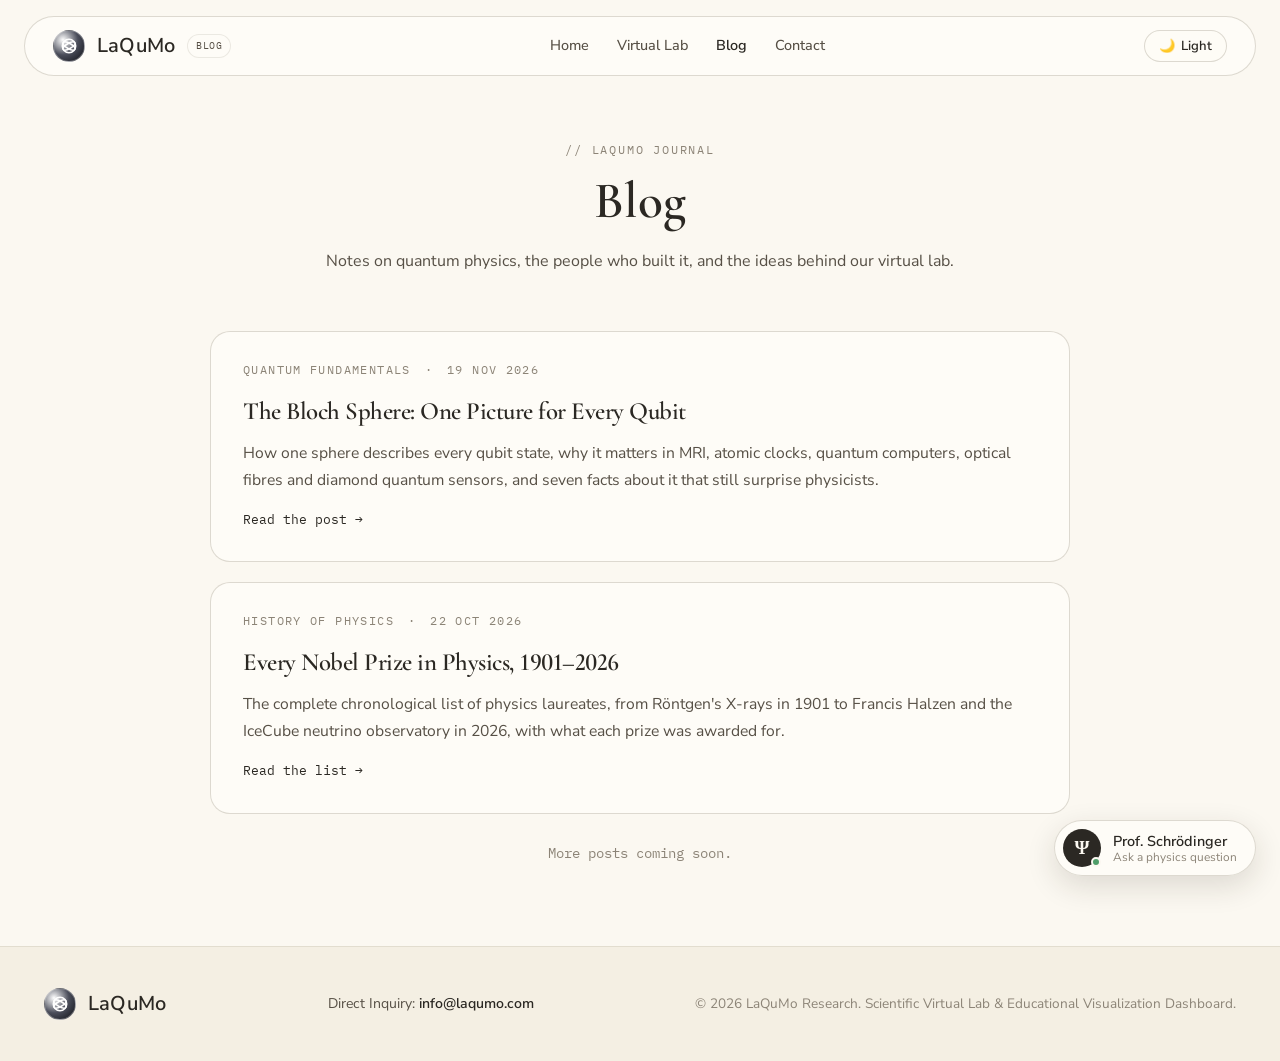
==== commit 22a64818: "Add files via upload" ====
--- a/blog/index.html
+++ b/blog/index.html
@@ -58,6 +58,19 @@
     </header>
 
     <div class="post-list">
+      <a class="post-card" href="bloch-sphere.html">
+        <div class="post-meta">
+          <span>Quantum Fundamentals</span>
+          <span>·</span>
+          <time datetime="2026-11-19">19 Nov 2026</time>
+        </div>
+        <h2>The Bloch Sphere: One Picture for Every Qubit</h2>
+        <p>
+          How one sphere describes every qubit state, why it matters in MRI, atomic clocks, quantum computers, optical fibres
+          and diamond quantum sensors, and seven facts about it that still surprise physicists.
+        </p>
+        <span class="read-more">Read the post →</span>
+      </a>
       <a class="post-card" href="nobel-prize-physics.html">
         <div class="post-meta">
           <span>History of Physics</span>
@@ -92,7 +105,7 @@
         Direct Inquiry: <a href="mailto:info@laqumo.com" style="color:var(--accent-white); text-decoration:none; font-weight:600;">info@laqumo.com</a>
       </div>
       <div class="footer-copy">
-        &copy; 2026 LaQuMo Research Collective. Scientific Virtual Lab &amp; Educational Visualization Dashboard.
+        &copy; 2026 LaQuMo Research. Scientific Virtual Lab &amp; Educational Visualization Dashboard.
       </div>
     </div>
   </footer>
--- a/css/styles.css
+++ b/css/styles.css
@@ -1587,3 +1587,46 @@
   html .sim-overlay-hud .hud-pill { font-size: 0.66rem; padding: 3px 8px; line-height: 1.4; max-width: 48%; }
   html .sim-overlay-hud .hud-pill:first-child { display: none; } /* "Drag canvas to rotate" hint */
 }
+
+/* Contact form: honest feedback (readable in both themes) + hidden spam trap */
+.form-feedback-simple.is-success,
+.form-feedback-simple.is-error {
+  padding: 12px 14px;
+  border-radius: var(--radius-sm);
+  border: 1px solid var(--border-medium);
+  font-family: var(--font-sans);
+  line-height: 1.6;
+}
+.form-feedback-simple.is-success { color: var(--text-primary); background: var(--accent-glow); }
+.form-feedback-simple.is-error { color: #a1452f; background: rgba(180, 83, 60, 0.08); border-color: rgba(180, 83, 60, 0.35); }
+[data-theme="dark"] .form-feedback-simple.is-error { color: #f0a08c; }
+.form-feedback-simple a { color: var(--accent-white); }
+.btn-submit-simple:disabled { opacity: 0.6; cursor: default; }
+.hp-field { position: absolute !important; left: -10000px !important; width: 1px; height: 1px; overflow: hidden; }
+
+/* Home-page GHZ state panel */
+.ghz-note {
+  margin-top: 14px;
+  font-size: 0.8rem;
+  line-height: 1.6;
+  color: var(--text-muted);
+}
+.amp-rest {
+  margin-top: 10px;
+  font-family: var(--font-mono);
+  font-size: 0.76rem;
+  color: var(--text-muted);
+  text-align: right;
+}
+
+/* Home-page Bloch sphere display */
+.bloch-display { display: flex; flex-direction: column; align-items: center; text-align: center; gap: 14px; }
+.bloch-display-canvas { max-width: 460px; height: 340px; }
+.bloch-caption { font-size: 0.88rem; color: var(--text-secondary); max-width: 640px; line-height: 1.7; }
+.bloch-lab-link { font-weight: 600; font-size: 0.92rem; color: var(--accent-white); text-decoration: none; border-bottom: 1px solid var(--border-medium); padding-bottom: 2px; }
+.bloch-lab-link:hover { border-bottom-color: var(--accent-white); }
+@media (max-width: 760px) { .bloch-display-canvas { height: 280px; } .bloch-caption { font-size: 0.8rem; } }
+/* GHZ lab tab: keep wide equations inside the panel on small screens */
+#tab-ghz .sim-panel { min-width: 0; }
+#tab-ghz mjx-container { max-width: 100%; overflow-x: auto; overflow-y: hidden; }
+@media (max-width: 760px) { #ghz-state-latex { font-size: 0.85rem; } }
--- a/css/blog.css
+++ b/css/blog.css
@@ -379,3 +379,70 @@
   .nobel-year-num { font-size: 1.25rem; }
   .post-card { padding: 22px 20px; }
 }
+
+/* ---------- Long-form articles ---------- */
+.article-body h2 {
+  font-family: var(--font-display);
+  font-weight: 600;
+  font-size: clamp(1.6rem, 3vw, 2rem);
+  line-height: 1.2;
+  color: var(--text-primary);
+  margin: 44px 0 14px;
+}
+.article-body h3 {
+  font-size: 1.05rem;
+  font-weight: 600;
+  color: var(--text-primary);
+  margin: 0 0 6px;
+}
+.article-body ul,
+.article-body ol { color: var(--text-secondary); max-width: 70ch; padding-left: 22px; margin: 0 0 18px; }
+.article-body li { margin-bottom: 8px; line-height: 1.7; }
+.article-body a { color: var(--accent-white); text-decoration: underline; text-underline-offset: 3px; text-decoration-thickness: 1px; }
+.article-body em { color: var(--text-primary); }
+
+.post-math { margin: 6px 0 22px; max-width: 70ch; overflow-x: auto; overflow-y: hidden; }
+.article-body mjx-container { max-width: 100%; }
+
+.post-figure {
+  margin: 10px auto 30px;
+  max-width: 420px;
+  color: var(--text-primary);
+  text-align: center;
+}
+.post-figure svg { width: 100%; height: auto; display: block; }
+.post-figure figcaption { font-size: 0.86rem; color: var(--text-muted); margin-top: 8px; line-height: 1.6; }
+
+.fact-list { list-style: none; padding-left: 0 !important; counter-reset: fact; max-width: 72ch; }
+.fact-list > li {
+  counter-increment: fact;
+  position: relative;
+  padding: 18px 20px 6px 64px;
+  margin-bottom: 14px;
+  background: var(--bg-card);
+  border: 1px solid var(--border-subtle);
+  border-radius: var(--radius-md);
+}
+.fact-list > li::before {
+  content: counter(fact);
+  position: absolute;
+  left: 18px;
+  top: 16px;
+  width: 32px;
+  height: 32px;
+  border-radius: 50%;
+  border: 1px solid var(--border-medium);
+  display: flex;
+  align-items: center;
+  justify-content: center;
+  font-family: var(--font-display);
+  font-size: 1.15rem;
+  font-weight: 600;
+  color: var(--text-primary);
+}
+.fact-list > li p { margin-bottom: 12px; }
+
+@media (max-width: 760px) {
+  .fact-list > li { padding: 16px 16px 4px 56px; }
+  .fact-list > li::before { left: 14px; }
+}
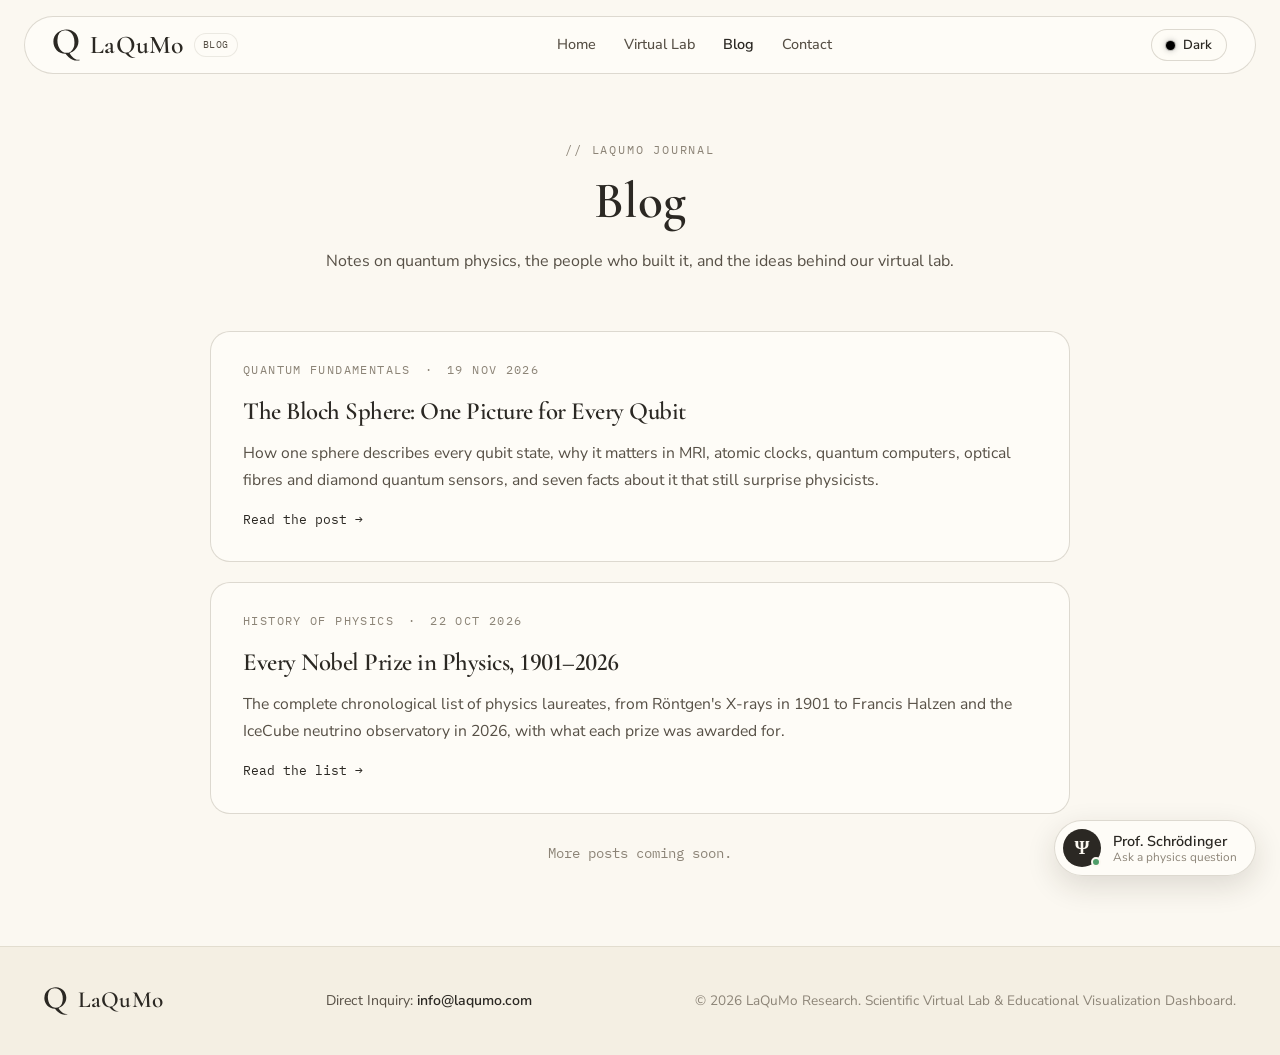
==== commit 11b13cf7: "Add files via upload" ====
--- a/blog/index.html
+++ b/blog/index.html
@@ -2,6 +2,7 @@
 <html lang="en">
 <head>
   <meta charset="UTF-8">
+  <link rel="icon" type="image/svg+xml" href="../favicon.svg">
   <meta name="viewport" content="width=device-width, initial-scale=1.0">
   <title>Blog | LaQuMo</title>
   <meta name="description" content="LaQuMo blog: articles on quantum physics, its history and quantum computing.">
@@ -21,13 +22,7 @@
 
   <nav class="navbar" id="navbar">
     <a href="../index.html" class="brand">
-      <div class="brand-icon">
-        <svg viewBox="0 0 24 24" fill="none" stroke-width="2" stroke-linecap="round" stroke-linejoin="round">
-          <circle cx="12" cy="12" r="9"></circle>
-          <ellipse cx="12" cy="12" rx="9" ry="3.5" transform="rotate(30 12 12)"></ellipse>
-          <ellipse cx="12" cy="12" rx="9" ry="3.5" transform="rotate(-30 12 12)"></ellipse>
-        </svg>
-      </div>
+      <div class="brand-icon"><svg class="brand-q" viewBox="39 -646 721.1428571428571 851" aria-hidden="true" focusable="false"><path transform="scale(1,-1)" d="M481 10Q508 -44 546.5 -86.0Q585 -128 628.0 -151.5Q671 -175 710 -175Q720 -175 729.0 -174.5Q738 -174 745 -173Q748 -171 749.5 -176.5Q751 -182 749 -183Q730 -188 709.5 -191.5Q689 -195 667 -195Q617 -195 562.5 -172.0Q508 -149 457.0 -105.5Q406 -62 365 2ZM366 -12Q294 -12 235.5 13.5Q177 39 135.5 84.0Q94 129 71.5 187.5Q49 246 49 312Q49 393 80.5 454.0Q112 515 164.0 555.5Q216 596 278.0 616.0Q340 636 401 636Q475 636 533.5 609.5Q592 583 633.0 538.0Q674 493 695.5 436.0Q717 379 717 319Q717 249 689.0 189.0Q661 129 612.5 84.0Q564 39 500.5 13.5Q437 -12 366 -12ZM400 12Q460 12 507.5 44.0Q555 76 582.5 138.5Q610 201 610 290Q610 383 580.0 455.0Q550 527 494.0 568.5Q438 610 360 610Q263 610 209.5 540.5Q156 471 156 348Q156 276 174.0 214.5Q192 153 224.5 107.0Q257 61 301.5 36.5Q346 12 400 12Z"/></svg></div>
       <span class="brand-text">LaQuMo</span>
       <span class="brand-tag">BLOG</span>
     </a>
@@ -40,10 +35,9 @@
     </ul>
 
     <div class="nav-actions">
-      <button class="theme-toggle-btn" id="theme-toggle" title="Toggle Light/Dark Theme">
-        <span class="theme-icon sun-icon">☀️</span>
-        <span class="theme-icon moon-icon">🌙</span>
-        <span class="theme-text">Light</span>
+      <button class="theme-toggle-btn" id="theme-toggle" title="Switch to dark mode" aria-label="Switch to dark mode">
+        <span class="theme-dot" aria-hidden="true"></span>
+        <span class="theme-text">Dark</span>
       </button>
     </div>
   </nav>
@@ -92,13 +86,7 @@
   <footer class="footer">
     <div class="container footer-inner">
       <div class="brand">
-        <div class="brand-icon">
-          <svg viewBox="0 0 24 24" fill="none" stroke-width="2" stroke-linecap="round" stroke-linejoin="round">
-            <circle cx="12" cy="12" r="9"></circle>
-            <ellipse cx="12" cy="12" rx="9" ry="3.5" transform="rotate(30 12 12)"></ellipse>
-            <ellipse cx="12" cy="12" rx="9" ry="3.5" transform="rotate(-30 12 12)"></ellipse>
-          </svg>
-        </div>
+        <div class="brand-icon"><svg class="brand-q" viewBox="39 -646 721.1428571428571 851" aria-hidden="true" focusable="false"><path transform="scale(1,-1)" d="M481 10Q508 -44 546.5 -86.0Q585 -128 628.0 -151.5Q671 -175 710 -175Q720 -175 729.0 -174.5Q738 -174 745 -173Q748 -171 749.5 -176.5Q751 -182 749 -183Q730 -188 709.5 -191.5Q689 -195 667 -195Q617 -195 562.5 -172.0Q508 -149 457.0 -105.5Q406 -62 365 2ZM366 -12Q294 -12 235.5 13.5Q177 39 135.5 84.0Q94 129 71.5 187.5Q49 246 49 312Q49 393 80.5 454.0Q112 515 164.0 555.5Q216 596 278.0 616.0Q340 636 401 636Q475 636 533.5 609.5Q592 583 633.0 538.0Q674 493 695.5 436.0Q717 379 717 319Q717 249 689.0 189.0Q661 129 612.5 84.0Q564 39 500.5 13.5Q437 -12 366 -12ZM400 12Q460 12 507.5 44.0Q555 76 582.5 138.5Q610 201 610 290Q610 383 580.0 455.0Q550 527 494.0 568.5Q438 610 360 610Q263 610 209.5 540.5Q156 471 156 348Q156 276 174.0 214.5Q192 153 224.5 107.0Q257 61 301.5 36.5Q346 12 400 12Z"/></svg></div>
         <span class="brand-text">LaQuMo</span>
       </div>
       <div style="font-size:0.88rem; color:var(--text-secondary);">
--- a/css/styles.css
+++ b/css/styles.css
@@ -1630,3 +1630,67 @@
 #tab-ghz .sim-panel { min-width: 0; }
 #tab-ghz mjx-container { max-width: 100%; overflow-x: auto; overflow-y: hidden; }
 @media (max-width: 760px) { #ghz-state-latex { font-size: 0.85rem; } }
+
+/* ==========================================================================
+   BRAND: Cormorant Garamond "Q" logo + wordmark, and theme dots
+   ========================================================================== */
+.brand { gap: 10px; }
+.brand-icon {
+  width: auto;
+  height: auto;
+  background: none;
+  border: none;
+  border-radius: 0;
+  box-shadow: none;
+  color: var(--text-primary);
+}
+.brand-icon svg.brand-q {
+  height: 32px;
+  width: auto;
+  stroke: none;
+  display: block;
+  overflow: visible;
+}
+.brand-icon svg.brand-q path { fill: currentColor; }
+
+html .brand-text {
+  font-family: var(--font-display);
+  font-weight: 600;
+  font-size: 1.6rem;
+  line-height: 1;
+  letter-spacing: 0.01em;
+  color: var(--text-primary);
+}
+.footer .brand-icon svg.brand-q { height: 28px; }
+.footer .brand-text { font-size: 1.45rem; }
+
+/* Theme switch: a softly blinking dot instead of emoji */
+.theme-toggle-btn { gap: 8px; font-family: var(--font-sans); }
+.theme-icon { display: none !important; }
+.theme-dot {
+  width: 9px;
+  height: 9px;
+  border-radius: 50%;
+  flex: none;
+  /* Light mode: button offers "Dark", so the dot is black */
+  background: #000000;
+  box-shadow: 0 0 0 1px rgba(43, 40, 35, 0.25), 0 0 6px rgba(0, 0, 0, 0.35);
+  animation: theme-dot-blink 2.4s ease-in-out infinite;
+}
+[data-theme="dark"] .theme-dot {
+  /* Dark mode: button offers "Light", so the dot is white and glows */
+  background: #ffffff;
+  box-shadow: 0 0 0 1px rgba(255, 255, 255, 0.5), 0 0 8px rgba(255, 255, 255, 0.85);
+}
+@keyframes theme-dot-blink {
+  0%, 100% { opacity: 1; }
+  50% { opacity: 0.25; }
+}
+@media (prefers-reduced-motion: reduce) {
+  .theme-dot { animation: none; }
+}
+@media (max-width: 760px) {
+  .brand-icon svg.brand-q { height: 27px; }
+  html .brand-text { font-size: 1.4rem; }
+  .theme-toggle-btn .theme-text { display: inline; }
+}
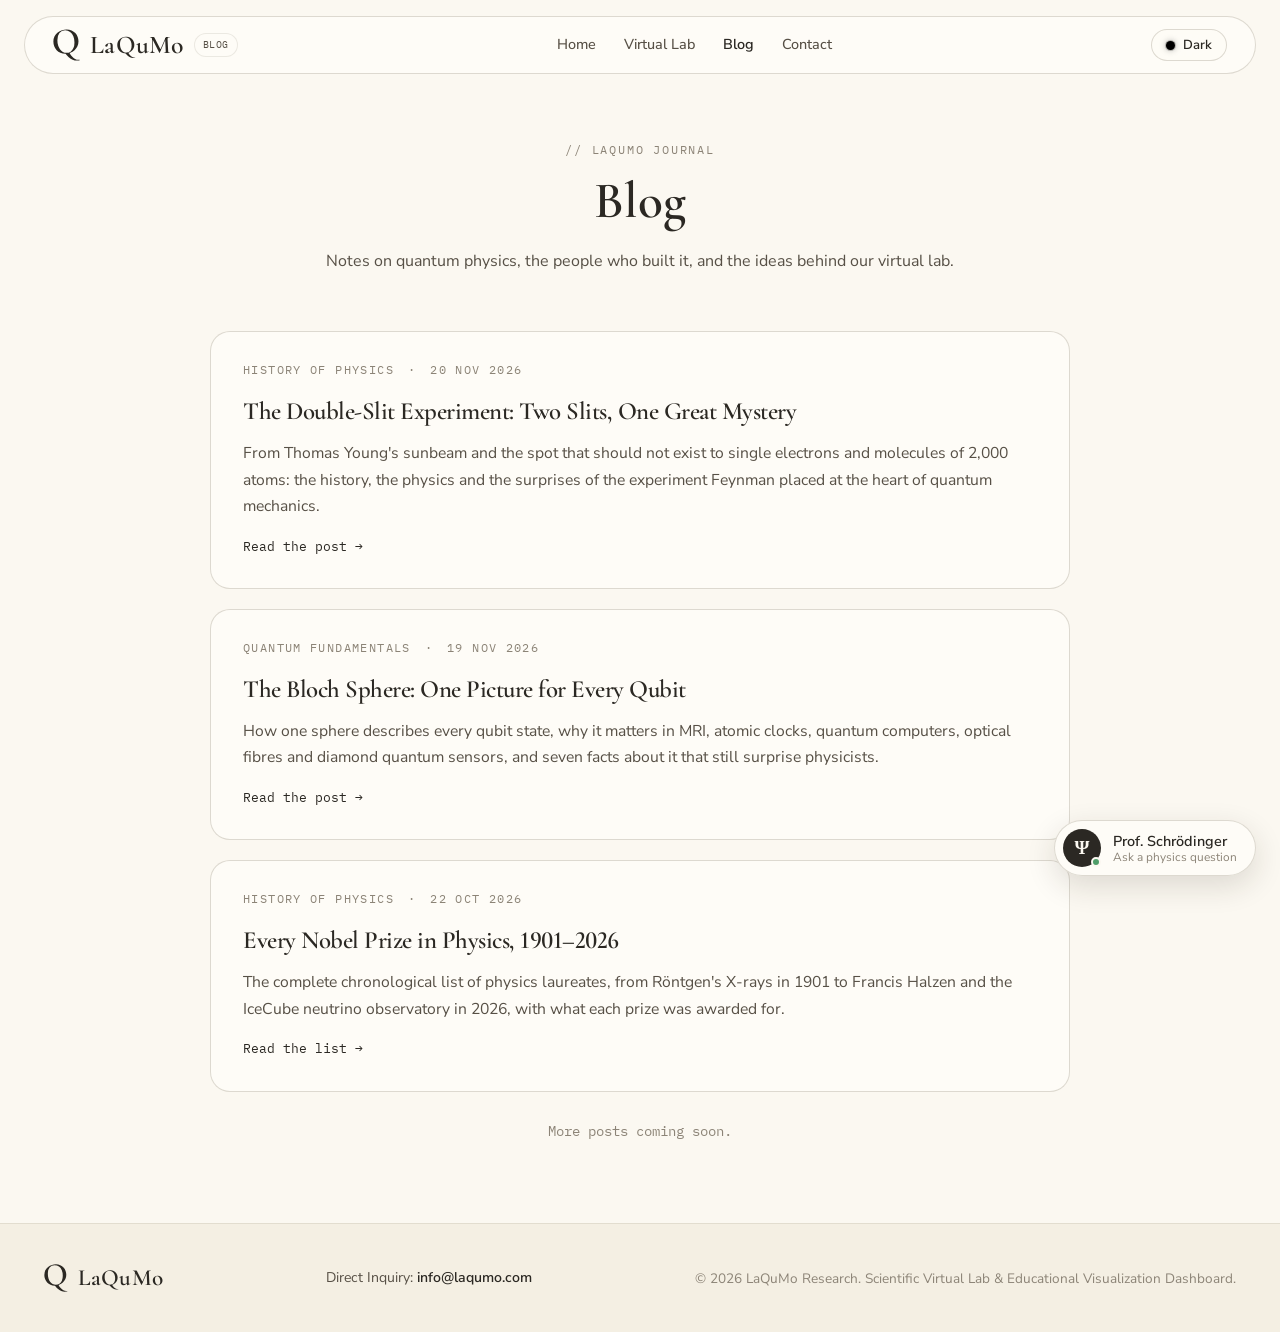
==== commit 4a19f4df: "Add files via upload" ====
--- a/blog/index.html
+++ b/blog/index.html
@@ -52,6 +52,19 @@
     </header>
 
     <div class="post-list">
+      <a class="post-card" href="double-slit.html">
+        <div class="post-meta">
+          <span>History of Physics</span>
+          <span>·</span>
+          <time datetime="2026-11-20">20 Nov 2026</time>
+        </div>
+        <h2>The Double-Slit Experiment: Two Slits, One Great Mystery</h2>
+        <p>
+          From Thomas Young's sunbeam and the spot that should not exist to single electrons and molecules of 2,000 atoms:
+          the history, the physics and the surprises of the experiment Feynman placed at the heart of quantum mechanics.
+        </p>
+        <span class="read-more">Read the post →</span>
+      </a>
       <a class="post-card" href="bloch-sphere.html">
         <div class="post-meta">
           <span>Quantum Fundamentals</span>
